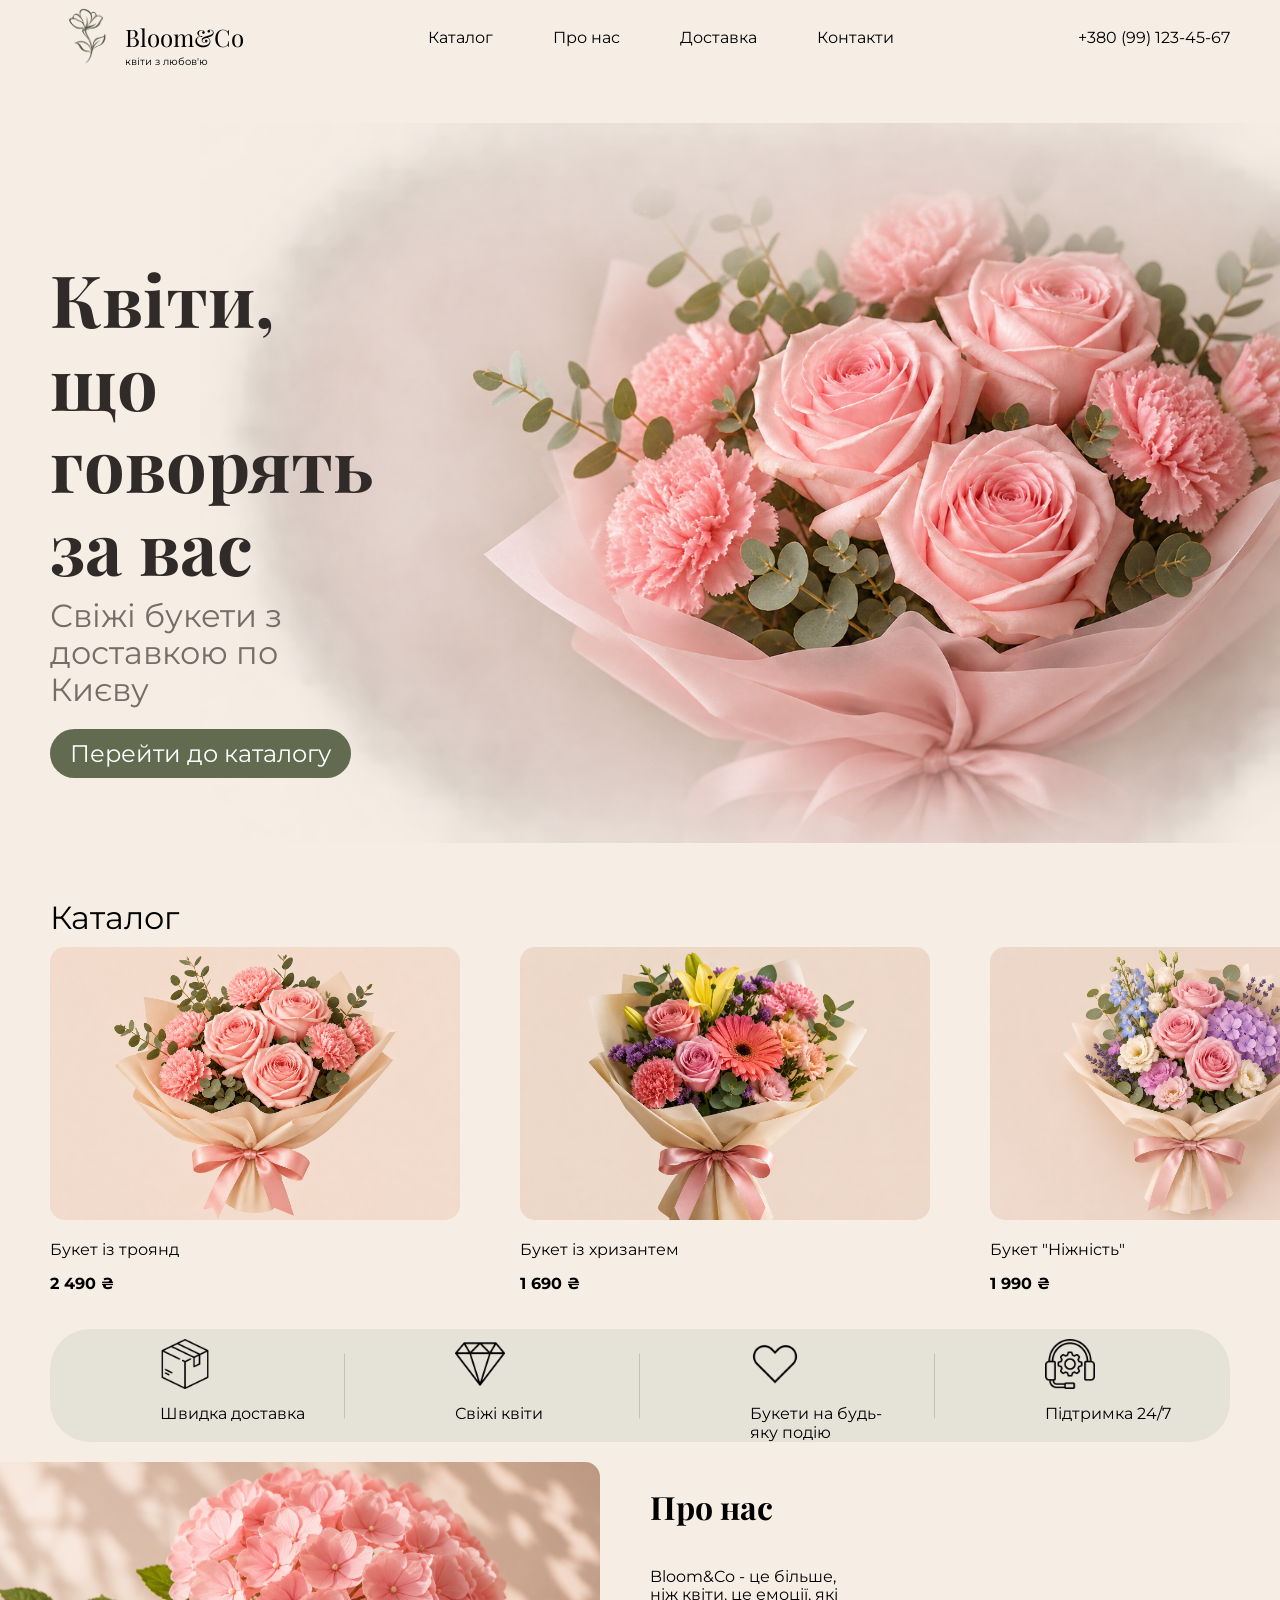
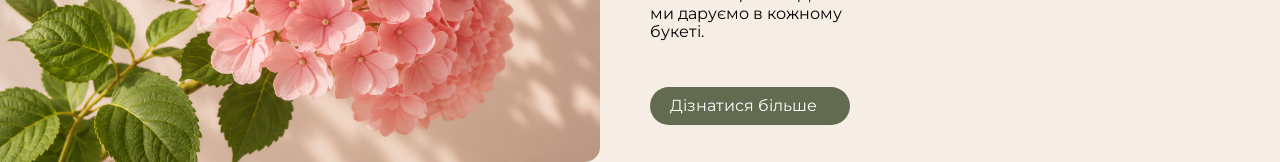
==== index.html @ aae67d56 "17.11" ====
<!doctype html>
<html lang="en">
  <head>
    <meta charset="UTF-8" />
    <meta name="viewport" content="width=device-width, initial-scale=1.0" />
    <link
      rel="stylesheet"
      href="https://cdnjs.cloudflare.com/ajax/libs/modern-normalize/3.0.1/modern-normalize.min.css"
    />
    <link rel="preconnect" href="https://fonts.googleapis.com" />
    <link rel="preconnect" href="https://fonts.gstatic.com" crossorigin />
    <link
      href="https://fonts.googleapis.com/css2?family=Montserrat:ital,wght@0,100..900;1,100..900&family=Playfair+Display:ital,wght@0,410..900;1,410..900&display=swap"
      rel="stylesheet"
    />
    <link rel="stylesheet" href="./css/link.css" />
    <title>Bloom&Co</title>
  </head>
  <body>
    <header>
      <div class="header container">
        <div class="logo">
          <a href="./index.html"
            ><img src="./images/logo.png" alt="Logo" width="75"
          /></a>
          <div class="logo-title">
            <p class="logo-title-title">Bloom&Co</p>
            <p class="logo-title-sub-title">квіти з любов'ю</p>
          </div>
        </div>

        <div class="nav">
          <nav class="nav-list">
            <a href="#">Каталог</a>
            <a href="#">Про нас</a>
            <a href="#">Доставка</a>
            <a href="#">Контакти</a>
          </nav>
        </div>

        <a href="tel:380991234567">+380 (99) 123-45-67</a>
      </div>
    </header>
    <main>
      <section id="hero" class="hero">
        <div class="titles container">
          <h1 class="hero-title">Квіти, що говорять за вас</h1>
          <p class="hero-sub-title">Свіжі букети з доставкою по Києву</p>
          <a href="#" class="catalog-button">Перейти до каталогу</a>
        </div>
      </section>
      <section id="catalog">
        <div class="catalog container">
          <p class="catalog-title">Каталог</p>
          <div class="catalog-line">
            <div class="catalog-card">
              <img src="./images/flower-1.png" alt="flower" width="410" />
              <p>Букет із троянд</p>
              <p class="catalog-price">2 490 ₴</p>
            </div>

            <div class="catalog-card">
              <img src="./images/flower-2.png" alt="flower" width="410" />
              <p>Букет із хризантем</p>
              <p class="catalog-price">1 690 ₴</p>
            </div>

            <div class="catalog-card">
              <img src="./images/flower-3.png" alt="flower" width="410" />
              <p>Букет "Ніжність"</p>
              <p class="catalog-price">1 990 ₴</p>
            </div>
          </div>
        </div>
      </section>

      <section id="features">
        <div class="features container">
          <div class="features-list">
            <div class="feature">
              <img
                src="./images/delivery.png"
                alt="delivery ico"
                width="50"
                class="feature-img"
              />
              <p class="feature-text">Швидка доставка</p>
            </div>

            <div class="feature">
              <img
                src="./images/diamond.png"
                alt="diamond ico"
                width="50"
                class="feature-img"
              />
              <p class="feature-text">Свіжі квіти</p>
            </div>

            <div class="feature">
              <img
                src="./images/heart.png"
                alt="heart ico"
                width="50"
                class="feature-img"
              />
              <p class="feature-text">Букети на будь-яку подію</p>
            </div>

            <div class="feature">
              <img
                src="./images/support.png"
                alt="support ico"
                width="50"
                class="feature-img"
              />
              <p class="feature-text">Підтримка 24/7</p>
            </div>
          </div>
        </div>
      </section>
      <section id="about-us">
        <div class="about-us">
          <img
            src="./images/about-us.png"
            alt="about us img"
            width="600"
            class="about-us-img"
          />
          <div class="about-us-text">
            <h1 class="about-us-title">Про нас</h1>
            <p class="about-us-sub-title">
              Bloom&Co - це більше, ніж квіти. це емоції, які ми даруємо в
              кожному букеті.
            </p>
            <a href="#" class="more-button">Дізнатися більше</a>
          </div>
        </div>
      </section>
    </main>
    <footer></footer>
  </body>
</html>
---- css/link.css ----
@import "./common.css";
@import "./main.css";
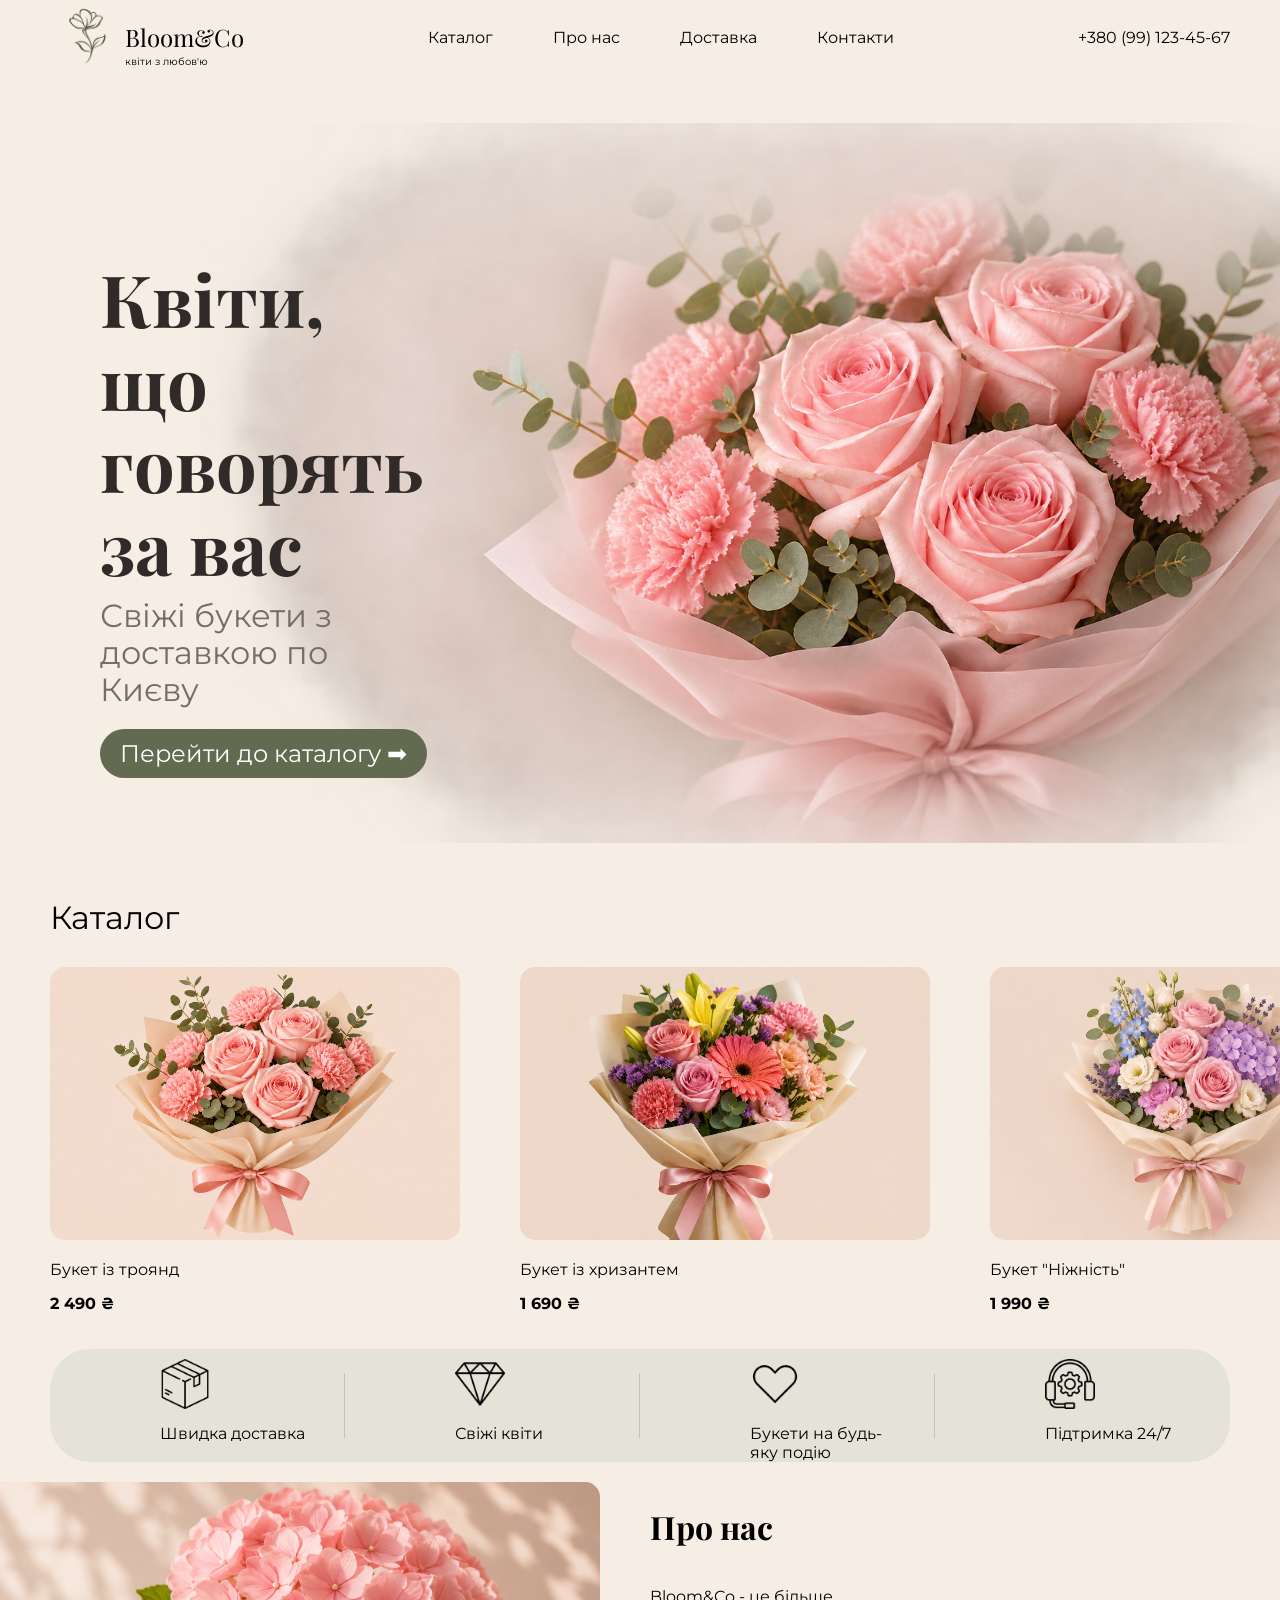
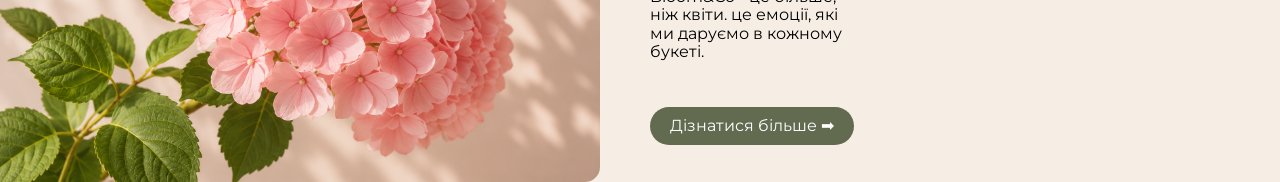
==== commit 71f493a5: "18.11" ====
--- a/index.html
+++ b/index.html
@@ -31,14 +31,14 @@
 
         <div class="nav">
           <nav class="nav-list">
-            <a href="#">Каталог</a>
-            <a href="#">Про нас</a>
-            <a href="#">Доставка</a>
-            <a href="#">Контакти</a>
+            <a href="./catalog.html" class="nav-item">Каталог</a>
+            <a href="#" class="nav-item">Про нас</a>
+            <a href="#" class="nav-item">Доставка</a>
+            <a href="#" class="nav-item">Контакти</a>
           </nav>
         </div>
 
-        <a href="tel:380991234567">+380 (99) 123-45-67</a>
+        <a href="tel:380991234567" class="nav-item">+380 (99) 123-45-67</a>
       </div>
     </header>
     <main>
@@ -46,26 +46,26 @@
         <div class="titles container">
           <h1 class="hero-title">Квіти, що говорять за вас</h1>
           <p class="hero-sub-title">Свіжі букети з доставкою по Києву</p>
-          <a href="#" class="catalog-button">Перейти до каталогу</a>
+          <a href="#" class="catalog-button">Перейти до каталогу ➡︎</a>
         </div>
       </section>
-      <section id="catalog">
-        <div class="catalog container">
-          <p class="catalog-title">Каталог</p>
-          <div class="catalog-line">
-            <div class="catalog-card">
+      <section id="small-catalog">
+        <div class="small-catalog container">
+          <p class="small-catalog-title">Каталог</p>
+          <div class="small-catalog-line">
+            <div class="small-catalog-card">
               <img src="./images/flower-1.png" alt="flower" width="410" />
               <p>Букет із троянд</p>
               <p class="catalog-price">2 490 ₴</p>
             </div>
 
-            <div class="catalog-card">
+            <div class="small-catalog-card">
               <img src="./images/flower-2.png" alt="flower" width="410" />
               <p>Букет із хризантем</p>
               <p class="catalog-price">1 690 ₴</p>
             </div>
 
-            <div class="catalog-card">
+            <div class="small-catalog-card">
               <img src="./images/flower-3.png" alt="flower" width="410" />
               <p>Букет "Ніжність"</p>
               <p class="catalog-price">1 990 ₴</p>
@@ -133,7 +133,7 @@
               Bloom&Co - це більше, ніж квіти. це емоції, які ми даруємо в
               кожному букеті.
             </p>
-            <a href="#" class="more-button">Дізнатися більше</a>
+            <a href="#" class="more-button">Дізнатися більше ➡︎</a>
           </div>
         </div>
       </section>
--- a/css/link.css
+++ b/css/link.css
@@ -1,2 +1,3 @@
 @import "./common.css";
 @import "./main.css";
+@import "./catalog.css";
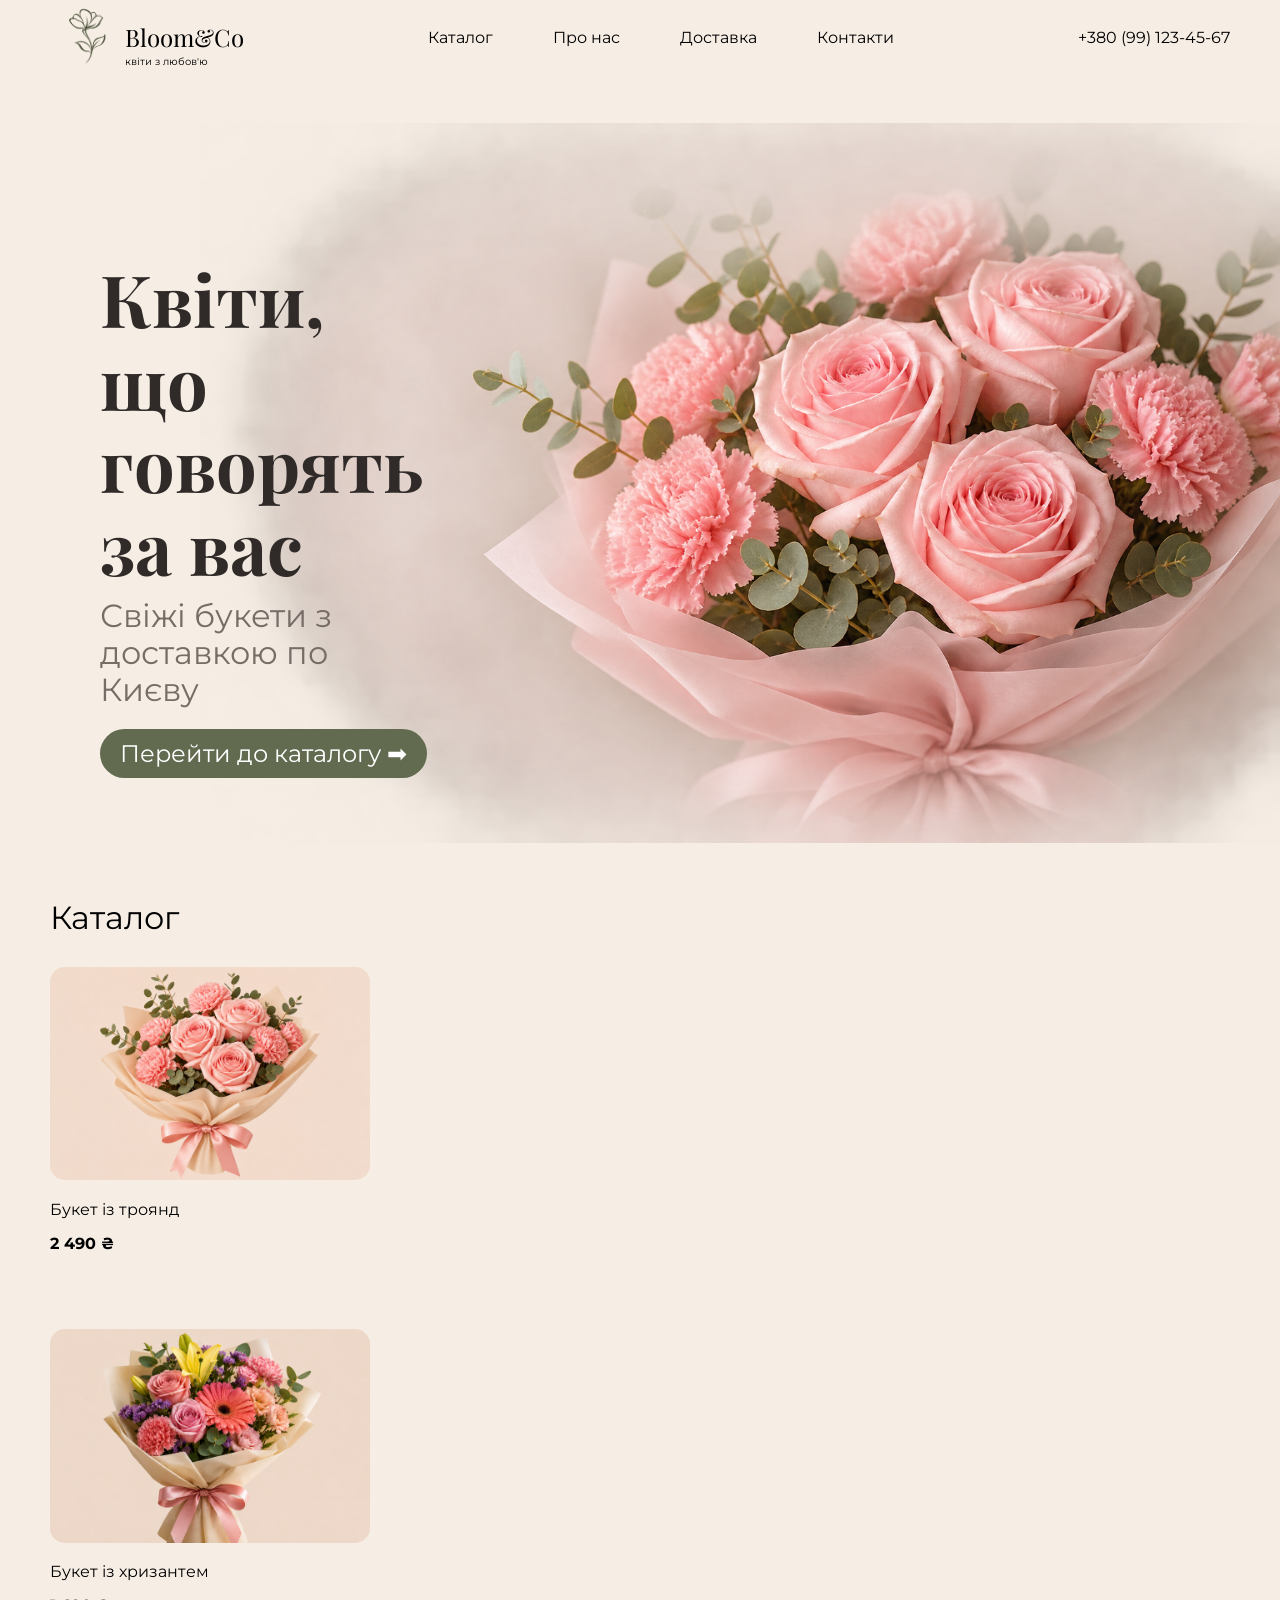
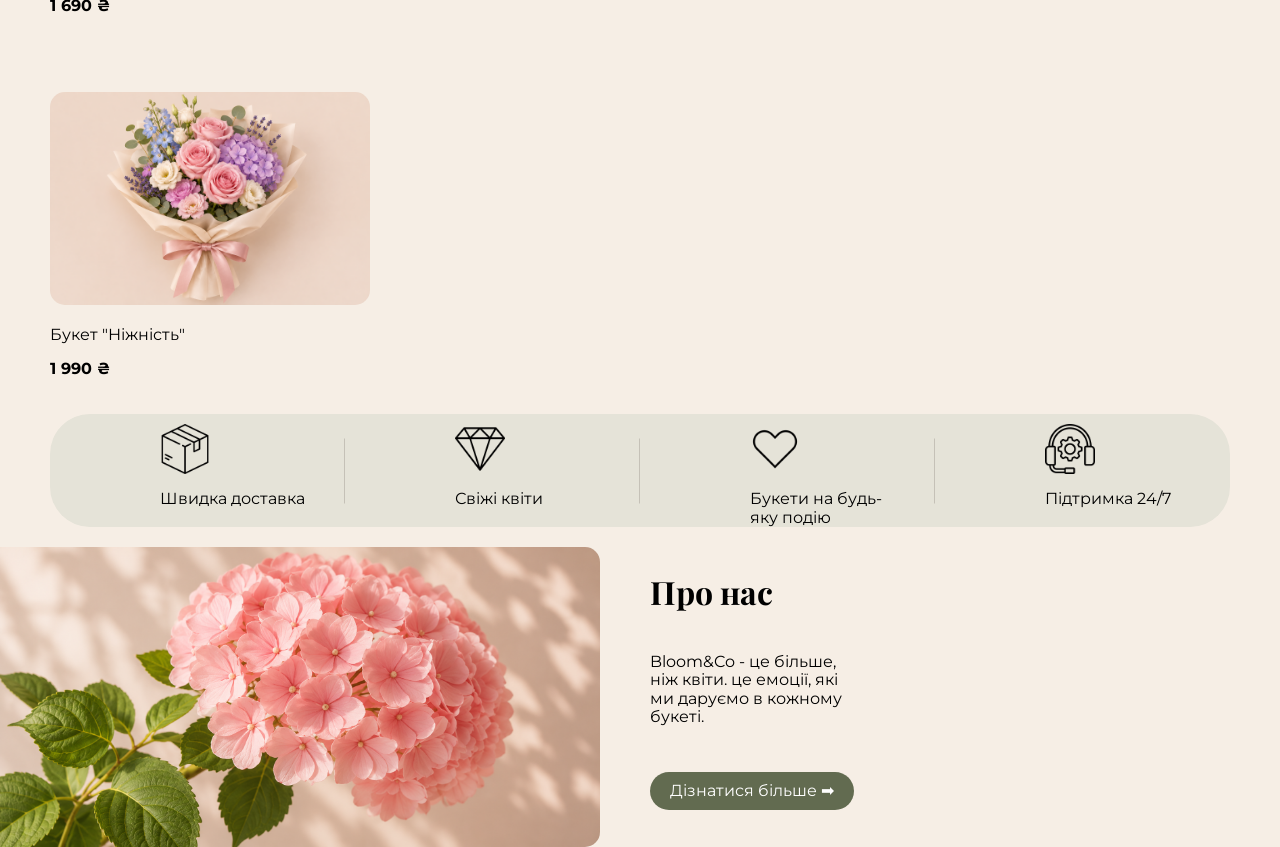
==== commit 46ddbf71: "19.11" ====
--- a/index.html
+++ b/index.html
@@ -32,7 +32,7 @@
         <div class="nav">
           <nav class="nav-list">
             <a href="./catalog.html" class="nav-item">Каталог</a>
-            <a href="#" class="nav-item">Про нас</a>
+            <a href="./about-us.html" class="nav-item">Про нас</a>
             <a href="#" class="nav-item">Доставка</a>
             <a href="#" class="nav-item">Контакти</a>
           </nav>
--- a/css/link.css
+++ b/css/link.css
@@ -1,3 +1,4 @@
 @import "./common.css";
 @import "./main.css";
 @import "./catalog.css";
+@import "./about-us.css";
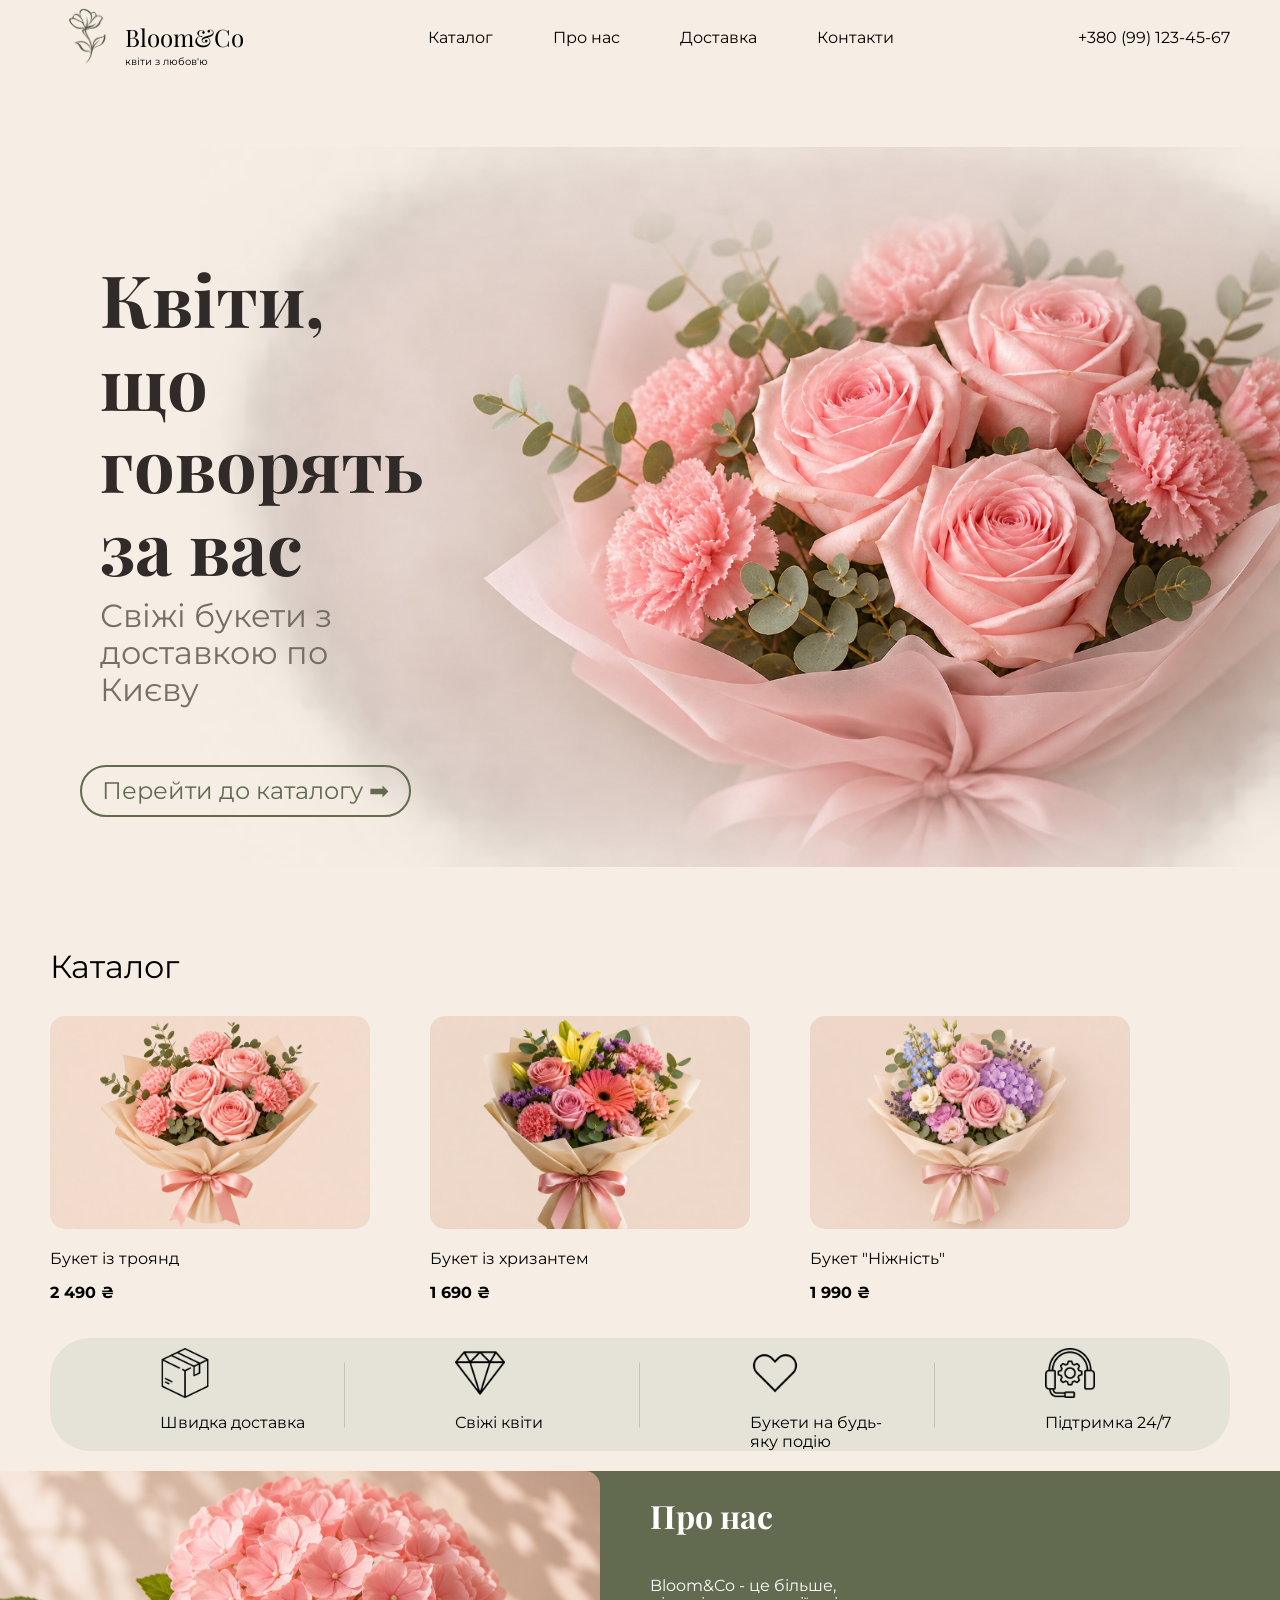
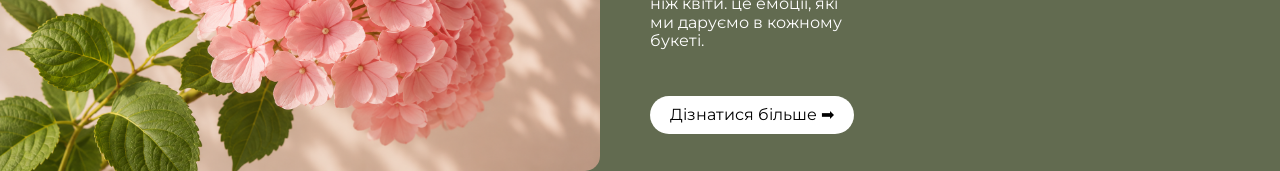
==== commit c2299096: "20.11" ====
--- a/index.html
+++ b/index.html
@@ -33,7 +33,7 @@
           <nav class="nav-list">
             <a href="./catalog.html" class="nav-item">Каталог</a>
             <a href="./about-us.html" class="nav-item">Про нас</a>
-            <a href="#" class="nav-item">Доставка</a>
+            <a href="./delivery.html" class="nav-item">Доставка</a>
             <a href="#" class="nav-item">Контакти</a>
           </nav>
         </div>
@@ -46,7 +46,9 @@
         <div class="titles container">
           <h1 class="hero-title">Квіти, що говорять за вас</h1>
           <p class="hero-sub-title">Свіжі букети з доставкою по Києву</p>
-          <a href="#" class="catalog-button">Перейти до каталогу ➡︎</a>
+          <a href="./catalog.html" class="catalog-button"
+            >Перейти до каталогу ➡︎</a
+          >
         </div>
       </section>
       <section id="small-catalog">
@@ -133,7 +135,7 @@
               Bloom&Co - це більше, ніж квіти. це емоції, які ми даруємо в
               кожному букеті.
             </p>
-            <a href="#" class="more-button">Дізнатися більше ➡︎</a>
+            <a href="./about-us.html" class="more-button">Дізнатися більше ➡︎</a>
           </div>
         </div>
       </section>
--- a/css/link.css
+++ b/css/link.css
@@ -2,3 +2,4 @@
 @import "./main.css";
 @import "./catalog.css";
 @import "./about-us.css";
+@import "./delivery.css";
